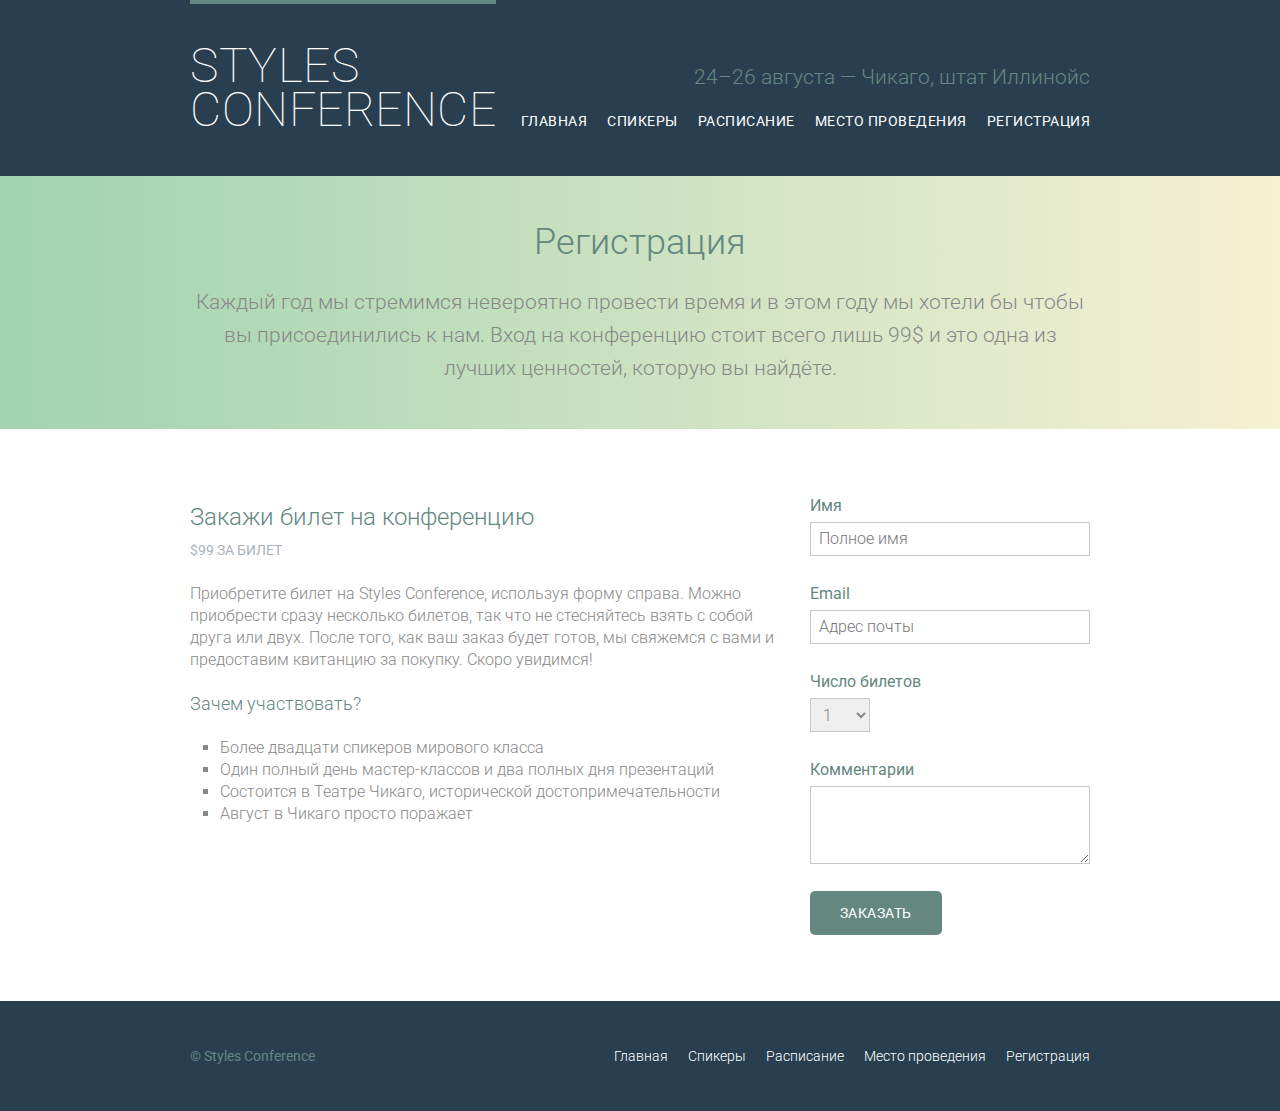
==== web/register.html @ 096a7a0f "init" ====
﻿<!DOCTYPE html>
<html lang="ru">
 <head>
  <meta charset="utf-8">
  <title>Styles Conference</title>
  <link rel="stylesheet" href="assets/stylesheets/main.css">
  <link href="https://fonts.googleapis.com/css?family=Roboto:400,300,100&subset=cyrillic,latin" rel="stylesheet">
 </head>
 <body>
 
<header class="primary-header container group">
  <h1 class="logo">
  <a href="index.html">Styles <br> Conference</a>
  </h1>
  <h3 class="tagline">24&ndash;26 августа &mdash; Чикаго, штат Иллинойс</h3>
  
  <nav class="nav primary-nav">
<ul>
	  <li><a href="index.html">Главная</a></li><!--
      --><li><a href="speakers.html">Спикеры</a></li><!--
      --><li><a href="schedule.html">Расписание</a></li><!--
      --><li><a href="venue.html">Место проведения</a></li><!--
      --><li><a href="register.html">Регистрация</a></li>
	  </ul>
</nav>
</header>
<section class="row-alt">
<div class="lead container">
    <h1>Регистрация</h1>
    <p>Каждый год мы стремимся невероятно провести время и в этом году мы хотели бы чтобы вы присоединились к нам. Вход на конференцию стоит всего лишь 99$ и это одна из лучших ценностей, которую вы найдёте.</p>
  </div>
  </section>
<section class="row">
<div class="grid">
<section class="col-2-3">
<h2>Закажи билет на конференцию</h2>
<h5>$99 за билет</h5>
<p>Приобретите билет на Styles Conference, используя форму справа. 
     Можно приобрести сразу несколько билетов, так что не стесняйтесь взять 
     с собой друга или двух. После того, как ваш заказ будет готов, мы 
     свяжемся с вами и предоставим квитанцию за покупку. Скоро увидимся!</p>
	 <h4>Зачем участвовать?</h4>
	 <ul class="why-attend">
	 <li>Более двадцати спикеров мирового класса</li>
	 <li>Один полный день мастер-классов и два полных дня презентаций</li>
	 <li>Состоится в Театре Чикаго, исторической достопримечательности</li>
	 <li>Август в Чикаго просто поражает</li>
	 </ul>
</section><!--
--><form class="col-1-3" action="#" method="post">
<fieldset class="register-group">
<label>Имя<input type="text" name="name" placeholder="Полное имя" required></label>
<label>Email<input type="email" name="email" placeholder="Адрес почты" required></label>
<label>Число билетов
<select name="quantity" required>
<option value="1" selected>1</option>
<option value="2">2</option>
<option value="3">3</option>
<option value="4">4</option>
<option value="5">5</option>
</select>
</label>
<label>Комментарии
<textarea name="comments"></textarea></label>
</fieldset>
<input class="btn btn-default" type="submit" name="submit" value="Заказать">
</form>
</div>
</section>

<footer class="primary-footer container group">
  <small>&copy; Styles Conference</small>
<nav class="nav">
<ul>
	  <li><a href="index.html">Главная</a></li><!--
      --><li><a href="speakers.html">Спикеры</a></li><!--
      --><li><a href="schedule.html">Расписание</a></li><!--
      --><li><a href="venue.html">Место проведения</a></li><!--
      --><li><a href="register.html">Регистрация</a></li>
	  </ul>
</nav>
</footer>
</body>
</html>
---- web/assets/stylesheets/main.css ----
﻿/* http://meyerweb.com/eric/tools/css/reset/
   v2.0 | 20110126
   License: none (public domain)
*/

html, body, div, span, applet, object, iframe,
h1, h2, h3, h4, h5, h6, p, blockquote, pre,
a, abbr, acronym, address, big, cite, code,
del, dfn, em, img, ins, kbd, q, s, samp,
small, strike, strong, sub, sup, tt, var,
b, u, i, center,
dl, dt, dd, ol, ul, li,
fieldset, form, label, legend,
table, caption, tbody, tfoot, thead, tr, th, td,
article, aside, canvas, details, embed,
figure, figcaption, footer, header, hgroup,
menu, nav, output, ruby, section, summary,
time, mark, audio, video {
  margin: 0;
  padding: 0;
  border: 0;
  font-size: 100%;
  font: inherit;
  vertical-align: baseline;
}
/* HTML5 display-role reset for older browsers */
article, aside, details, figcaption, figure,
footer, header, hgroup, menu, nav, section {
  display: block;
}
body {
  line-height: 1;
}
ol, ul {
  list-style: none;
}
blockquote, q {
  quotes: none;
}
blockquote:before, blockquote:after,
q:before, q:after {
  content: '';
  content: none;
}
table {
  border-collapse: collapse;
  border-spacing: 0;
}
/*-----------------------My CSS-----------------------*/
/*
  ========================================
  Пользовательские стили
  ========================================
*/

body {
background: #293f50;
color: #888;
font: 300 16px/22px "Roboto", "Open Sans", "Helvetica Neue", Calibri, Arial, sans-serif;
}
h1, h2, h3, h4 {
  color: #648880;
}
h1 {
font-size: 36px;
line-height: 44px;
}
h2 {
font-size: 24px;
line-height: 44px;
}
h3 {
font-size: 21px;
}
h4 {
font-size: 18px;
}
h5 {
color: #a9b2b9;
font-size: 14px;
font-weight: 400;
text-transform: uppercase;
}
strong {
font-weight: 400;
}
cite, em {
font-style: italic;
}
.logo {
border-top: 4px solid #648880;
float: left;
font-size: 48px;
font-weight: 100;
line-height: 44px;
padding: 40px 0 22px 0;
text-transform: uppercase;
letter-spacing: .5px;
}
.tagline {
margin: 66px 0 22px 0;
text-align: right;
}
.primary-nav {
font-size: 14px;
font-weight: 400;
letter-spacing: .5px;
text-transform: uppercase;
}
.primary-footer {
color: #648880;
font-size: 14px;
padding-bottom: 44px;
padding-top: 44px;
}
.primary-footer small {
float: left;
font-weight: 400;
}
.hero {
line-height: 44px;
padding: 22px 80px 66px 80px;
}
.hero h2 {
font-size: 36px;
}
.hero p {
font-size: 24px;
font-weight: 100;
}
.primary-header a,
.primary-footer a {
color: #fff;
}

.primary-header a:hover,
.primary-footer a:hover {
color: #648880;
}

/*
  ========================================
  Ссылки
  ========================================
*/
a:hover {
color: #a9b2b9;
}
a {
color: #648880;
text-decoration: none;
}
.teaser a:hover h3 {
color: #a9b2b9;
}
p a {
border-bottom: 1px solid #dfe2e5;
} 
/*
  ========================================
  Сетка
  ========================================
*/

*,
*:before,
*:after {
  -webkit-box-sizing: border-box;
     -moz-box-sizing: border-box;
          box-sizing: border-box;
}
.container,
.grid {
  margin: 0 auto;
  width: 960px;
}
.container {
  padding-left: 30px;
  padding-right: 30px;
}
.grid,
.col-1-3,
.col-2-3 {
  padding-left: 15px;
  padding-right: 15px;
}
.col-1-3,
.col-2-3  {
  display: inline-block;
  vertical-align: top;
}
.col-1-3 {
  width: 33.33%;
}
.col-2-3 {
  width: 66.66%;
}

/*
  ========================================
  Clearfix
  ========================================
*/

.group:before,
.group:after {
  content: "";
  display: table;
}
.group:after {
  clear: both;
}
.group {
  clear: both;
  *zoom: 1;
}

/*
  ========================================
  Полосы
  ========================================
*/

.row,
.row-alt {
min-width: 960px;
}
.row {
background: #fff;
padding: 66px 0 44px 0;
}
.row-alt {
background: #cbe2c1;
background: -webkit-linear-gradient(to right, #a1d3b0, #f6f1d3);
background: -moz-linear-gradient(to right, #a1d3b0, #f6f1d3);
background: linear-gradient(to right, #a1d3b0, #f6f1d3);
padding: 44px 0 22px 0;
}
.lead {
text-align: center;
}
.lead p {
font-size: 21px;
line-height: 33px;
}

/*
  ========================================
  Типографика
  ========================================
*/

h1, h3, h4, h5, p {
  margin-bottom: 22px;
}

/*
  ========================================
  Кнопки
  ========================================
*/

.btn {
  color: #fff;
  border-radius: 5px;
  display: inline-block;
  margin: 0;
  cursor: pointer;
  font-weight: 400;
  letter-spacing: .5px;
  text-transform: uppercase;
}

.btn-alt {
  border: 1px solid #fff;
  padding: 10px 30px;
}

.btn-alt:hover {
background: #fff;
color: #648880;
}

.btn-default {
	border: 0;
	background: #648880;
	padding: 11px 30px;
	font-size: 14px;
}
.btn-default:hover {
	background:#77a198;
}

/*
  ========================================
  Основной заголовок
  ========================================
*/

.logo {
  border-top: 4px solid #648880;
  float: left;
  padding: 40px 0 22px 0;
}

/*
  ========================================
  Основной подвал
  ========================================
*/

.primary-footer {
  color: #648880;
  font-size: 14px;
  padding-bottom: 44px;
  padding-top: 44px;
}
.primary-footer small {
  float: left;
  font-weight:400;
}

/*
  ========================================
  Главная страница
  ========================================
*/

.hero {
  color: #fff;
  line-height: 44px;
  padding: 22px 80px 66px 80px;
  text-align: center;
}
.teaser img {
  border-radius: 5px;
  display: block;
  margin-bottom: 22px;
  max-width: 100%;
}

/*
  ========================================
  Навигация
  ========================================
*/

.nav {
text-align: right;
}
.nav li {
	display:inline-block;
	margin: 0 10px;
	vertical-align: top;
}
.nav li:last-child {
	margin-right: 0;
}

/*
  ========================================
  Спикеры
  ========================================
*/

.speaker-info {
	border: 1px solid #dfe2e5;
	border-radius: 5px;
	margin-top: 88px;
	padding-bottom: 22px;
	text-align: center;
}
.speaker {
margin-bottom: 44px;
}
.speaker-info img {
  border-radius: 50%;
  height: 130px;
  margin: -66px 0 22px 0;
  vertical-align: top;
}
/*
  ========================================
  Расписание
  ========================================
*/
table {
	width: 100%;
	margin-bottom: 44px;
}
table:last-child {
	margin-bottom: 0;
}
th,
td {
	padding-bottom: 22px;
	vertical-align: top;
}
th {
	padding-right: 45px;
	text-align: right;
	width: 20%;
}
td {
	width: 40%;
}
thead {
	line-height: 44px;
}
thead th {
	color: #648880;
	font-size: 24px;
}
tbody th {
	color: #a9b2b9;
	font-size: 14px;
	font-weight: 400;
	padding-top: 22px;
	text-transform: uppercase;
}
tbody td {
	border-top: 1px solid #dfe2e5;
	padding-top: 21px;
}
tbody td:first-of-type {
	padding-right: 15px;
}
tbody td:last-of-child {
	padding-left: 15px;
}
tbody td:only-of-type {
	padding-left: 0;
	padding-right: 0:
}
table a {
	color: #888;
}
table h4 {
	margin-bottom: 0;
}
.schedule-offset {
	color: #a9b2b9;
}
/*
  ========================================
  Место проведения
  ========================================
*/
.venue-theatre {
	margin-bottom: 66px;
}
.venue-hotel {
	margin-bottom: 22px;
}
.venue-map {
	height: 150px;
}
/*
  ========================================
  Регистрация
  ========================================
*/
.why-attend {
	list-style: square;
	margin: 0 0 22px 30px;
}
form {
	margin-bottom: 22px;
}
input,
select,
textarea {
	font: 300 16px/22px "Roboto", "Open Sans", "Helvetica Neue", Helvetica, Arial, sans-serif;
}
.register-group label{
	color: #648880;
	cursor: pointer;
	font-weight: 400;
}
.register-group input,
.register-group select,
.register-group textarea {
	border: 1px solid #c6c9cc;
	borde-radius: 5px;
	color: #888;
	display: block;
	margin: 5px 0 27px 0;
	padding:5px 8px;
}
.register-group input,
.register-group textarea {
	width: 100%;
}
.register-group select {
	height: 34px;
	width: 60px;
}
.register-group textarea {
	height: 78px;
}
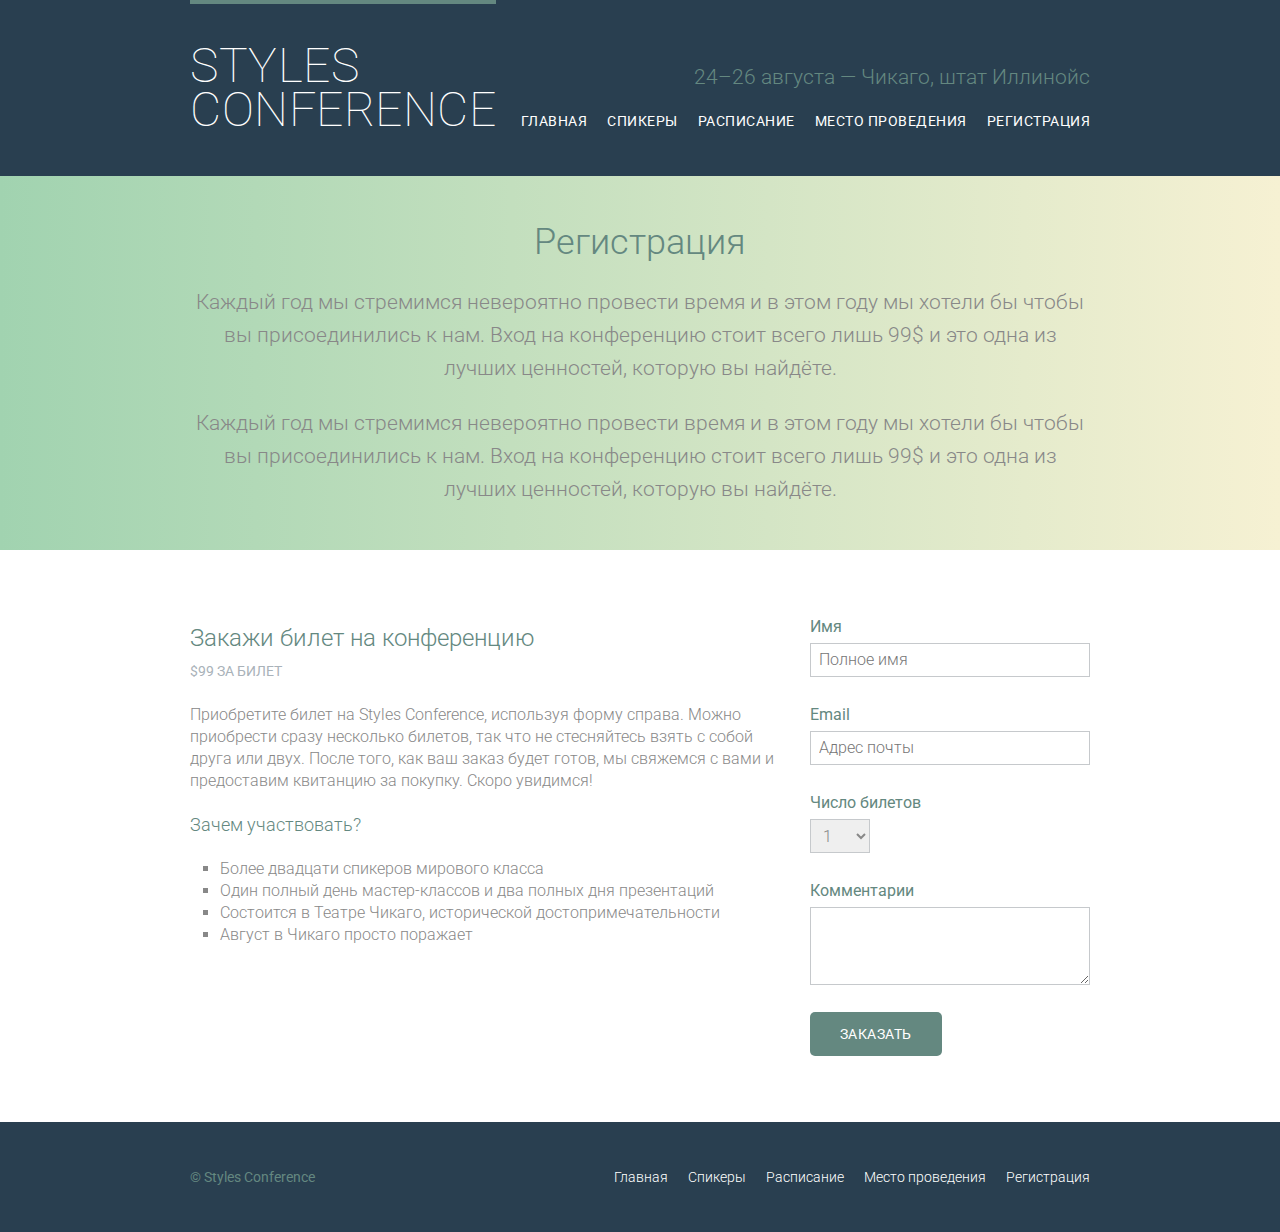
==== commit 63d3db47: "commit" ====
--- a/web/register.html
+++ b/web/register.html
@@ -28,6 +28,7 @@
 <div class="lead container">
     <h1>Регистрация</h1>
     <p>Каждый год мы стремимся невероятно провести время и в этом году мы хотели бы чтобы вы присоединились к нам. Вход на конференцию стоит всего лишь 99$ и это одна из лучших ценностей, которую вы найдёте.</p>
+	<p>Каждый год мы стремимся невероятно провести время и в этом году мы хотели бы чтобы вы присоединились к нам. Вход на конференцию стоит всего лишь 99$ и это одна из лучших ценностей, которую вы найдёте.</p>
   </div>
   </section>
 <section class="row">
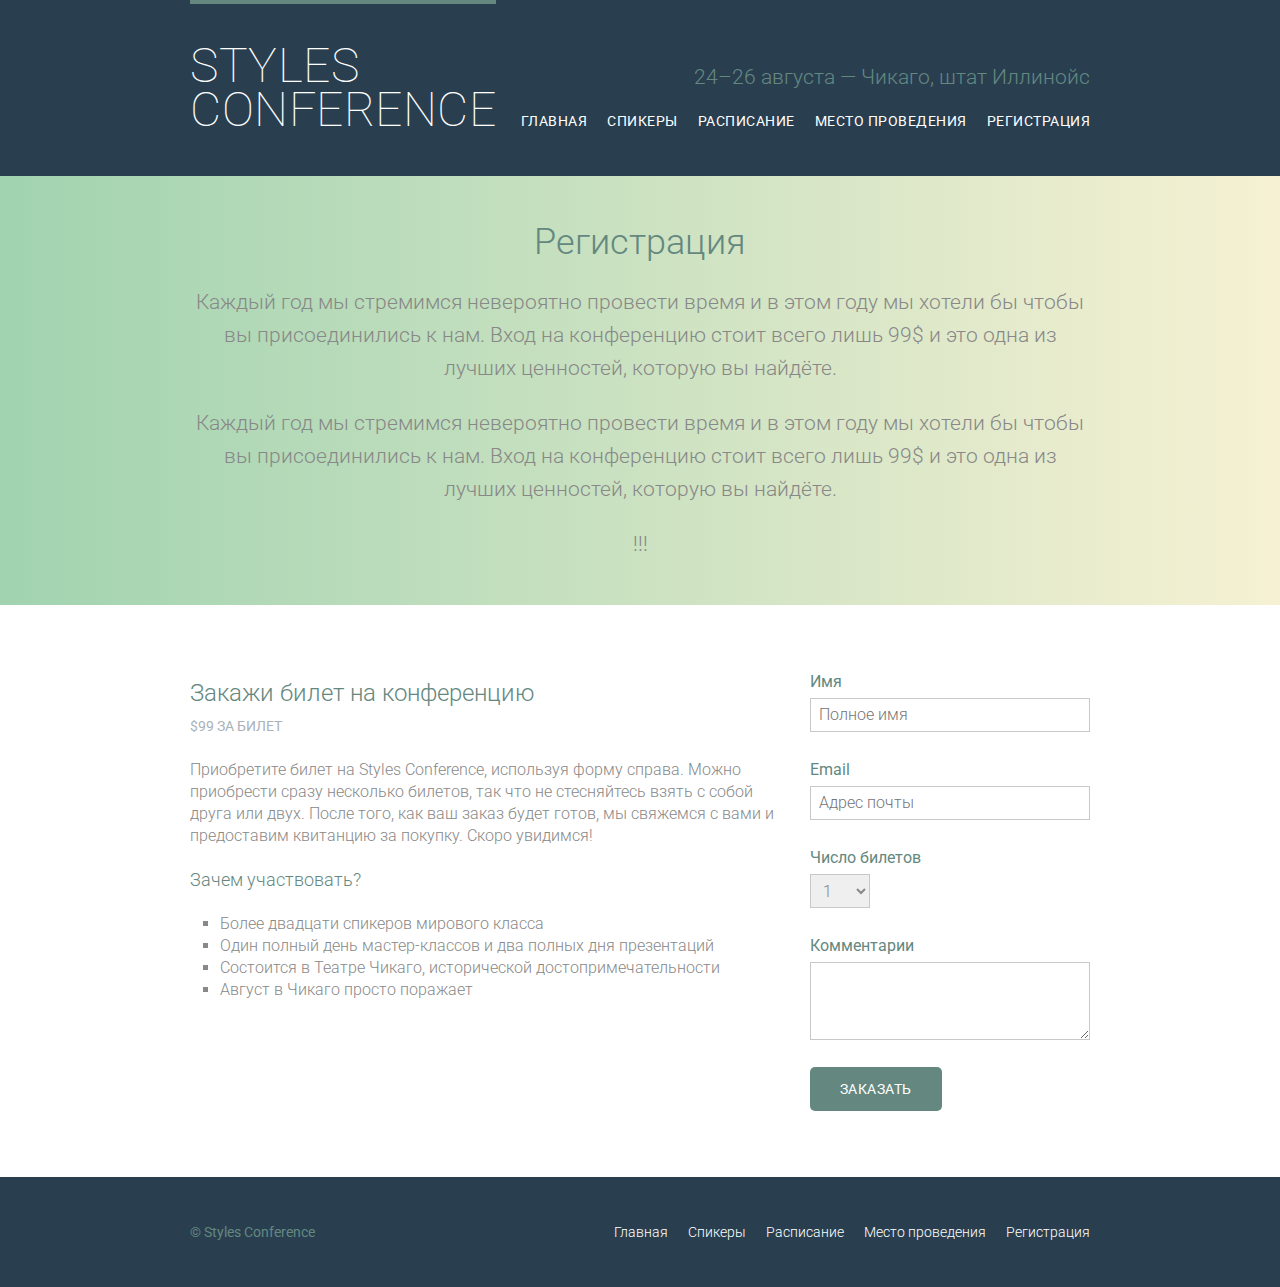
==== commit 9827cfd9: "github" ====
--- a/web/register.html
+++ b/web/register.html
@@ -29,6 +29,7 @@
     <h1>Регистрация</h1>
     <p>Каждый год мы стремимся невероятно провести время и в этом году мы хотели бы чтобы вы присоединились к нам. Вход на конференцию стоит всего лишь 99$ и это одна из лучших ценностей, которую вы найдёте.</p>
 	<p>Каждый год мы стремимся невероятно провести время и в этом году мы хотели бы чтобы вы присоединились к нам. Вход на конференцию стоит всего лишь 99$ и это одна из лучших ценностей, которую вы найдёте.</p>
+	<p>!!!</p>
   </div>
   </section>
 <section class="row">
